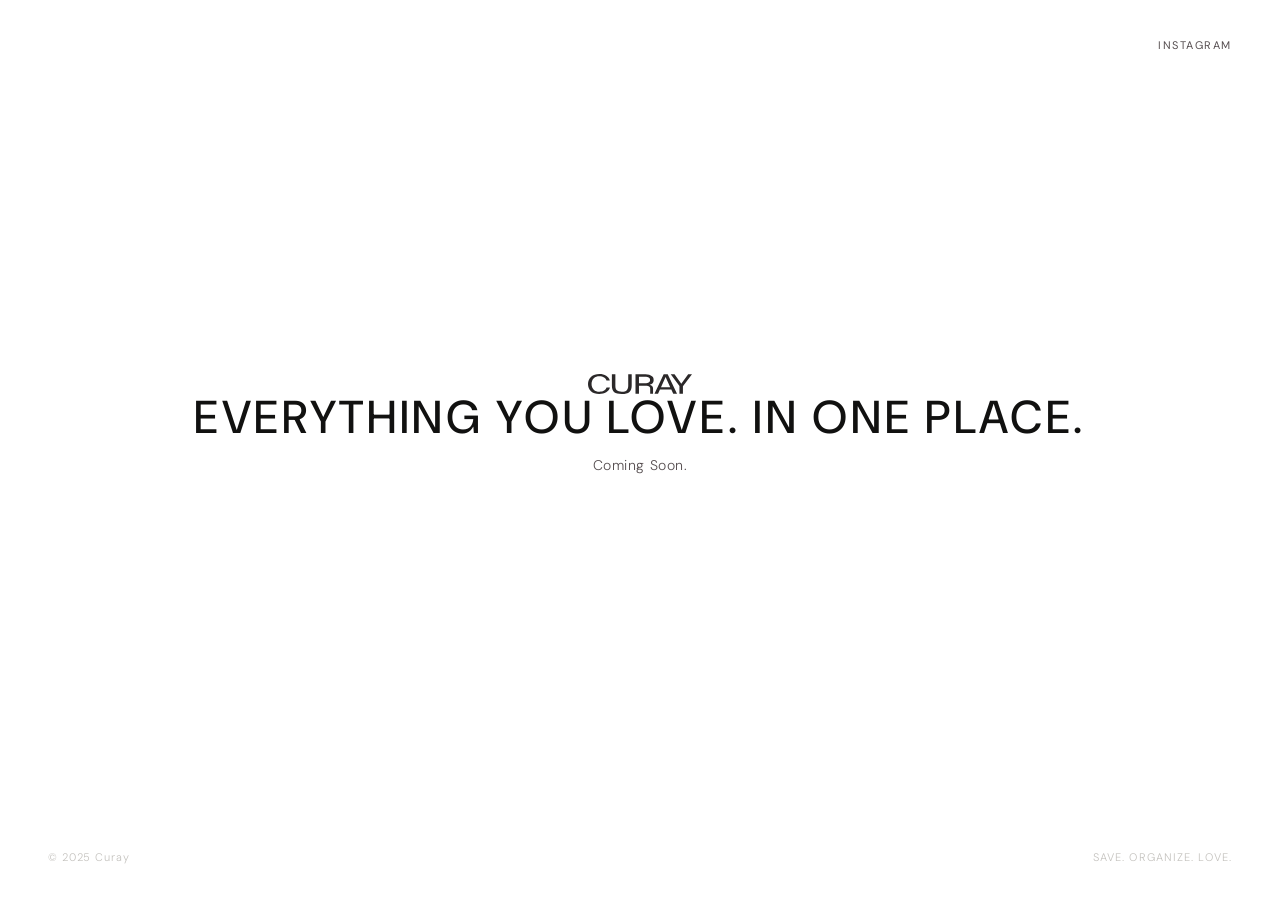
==== index.html @ fc2d1a3f "Update index.html" ====
<!DOCTYPE html>
<html lang="en">
<head>
  <meta charset="UTF-8" />
  <meta name="viewport" content="width=device-width, initial-scale=1.0" />
  <title>Curay — Coming Soon</title>

  <!-- Favicon placeholder -->
  <link rel="icon" href="assets/favicon.svg/svg+xml" />

  <!-- Google Fonts -->
  <link rel="preconnect" href="https://fonts.googleapis.com" />
  <link rel="preconnect" href="https://fonts.gstatic.com" crossorigin />
  <link href="https://fonts.googleapis.com/css2?family=DM+Sans:opsz,wght@9..40,300;9..40,400;9..40,500&display=swap" rel="stylesheet" />

  <!-- Stylesheet -->
  <link rel="stylesheet" href="/global.css" />
  <link rel="stylesheet" href="styles.css" />
  

</head>
<body>

  <div class="page">

    <!-- Top-left: Logo -->
    <img src="/assets/logo.svg" alt="Curay" height="20" />

    <!-- Top-right: Links -->
    <nav class="nav-links">
      <a href="https://instagram.com/curay.app" target="_blank" class="nav-link">Instagram</a>
    </nav>

    <!-- Center content -->
    <div class="center">
      <h1 class="headline">Everything you love. In one place.</h1>
      <p class="subline">Coming Soon.</p>

   
    </div>

    <!-- Bottom bar -->
    <div class="bottom-bar">
      <span class="bottom-copy">© 2025 Curay</span>
      <span class="bottom-tagline">Save. Organize. Love.</span>
    </div>

  </div>

  <script>
    function handleSubmit(e) {
      e.preventDefault();
      const input = document.getElementById('emailInput');
      const note  = document.getElementById('formNote');
      if (!input.value) return;
      input.value = '';
      note.textContent = "You're on the list. We'll be in touch soon.";
      note.classList.add('success');
    }
  </script>

</body>
</html>
---- global.css ----
/* ─────────────────────────────────────────
   Curay — global.css
   Shared across every page.
   Load this first, then the page stylesheet.
───────────────────────────────────────── */

/* ── RESET ────────────────────────────── */

*, *::before, *::after {
  margin: 0;
  padding: 0;
  box-sizing: border-box;
}

/* ── TOKENS ───────────────────────────── */

:root {
  --bg:     #fff;
  --ink:    #111110;
  --mid:    #564E50;
  --rule:   #e6e4e0;
  --light:  #c4c2be;
}

/* ── BASE ─────────────────────────────── */

html {
  scroll-behavior: smooth;
}

body {
  background: var(--bg);
  color: var(--ink);
  font-family: 'DM Sans', sans-serif;
  font-weight: 300;
  -webkit-font-smoothing: antialiased;
}

/* ── HEADER ───────────────────────────── */

header {
  position: sticky;
  top: 0;
  z-index: 100;
  background: var(--bg);
  border-bottom: 1px solid var(--rule);
  padding: 0 48px;
  height: 56px;
  display: flex;
  align-items: center;
  justify-content: space-between;
}

.logo {
  font-size: 14px;
  font-weight: 500;
  letter-spacing: 0.22em;
  text-transform: uppercase;
  color: var(--ink);
  text-decoration: none;
}

.header-right {
  display: flex;
  align-items: center;
  gap: 32px;
}

.header-link {
  font-size: 11px;
  font-weight: 400;
  letter-spacing: 0.14em;
  text-transform: uppercase;
  color: var(--mid);
  text-decoration: none;
  transition: color 0.2s;
}

.header-link:hover {
  color: var(--ink);
}

/* ── FOOTER ───────────────────────────── */

footer {
  border-top: 1px solid var(--rule);
  padding: 28px 48px;
  display: flex;
  align-items: center;
  justify-content: space-between;
}

.footer-copy {
  font-size: 11px;
  font-weight: 300;
  letter-spacing: 0.06em;
  color: var(--light);
}

.footer-links {
  display: flex;
  gap: 24px;
}

.footer-link {
  font-size: 11px;
  font-weight: 300;
  letter-spacing: 0.1em;
  text-transform: uppercase;
  color: var(--light);
  text-decoration: none;
  transition: color 0.2s;
}

.footer-link:hover {
  color: var(--ink);
}

/* ── SHARED PAGE LAYOUT ───────────────── */

.page-wrap {
  max-width: 720px;
  margin: 0 auto;
  padding: 80px 48px 120px;
}

/* ── SHARED PAGE HEADER ───────────────── */

.page-header {
  margin-bottom: 72px;
  border-bottom: 1px solid var(--rule);
}

.page-label {
  font-size: 10px;
  font-weight: 400;
  letter-spacing: 0.24em;
  text-transform: uppercase;
  color: var(--light);
  margin-bottom: 20px;
}

.page-title {
  font-size: clamp(32px, 4vw, 48px);
  font-weight: 400;
  letter-spacing: -0.02em;
  color: var(--ink);
  line-height: 1.1;
  margin-bottom: 16px;
}

.page-meta,
.page-sub {
  font-size: 14px;
  font-weight: 300;
  line-height: 1.75;
  color: var(--light);
  max-width: 480px;
}

/* ── SHARED CONTENT PROSE ─────────────── */

.content section {
  margin-bottom: 56px;
  padding-bottom: 56px;
  border-bottom: 1px solid var(--rule);
}

.content section:last-child {
  border-bottom: none;
  margin-bottom: 0;
}

.content h2 {
  font-size: 17px;
  font-weight: 500;
  letter-spacing: -0.01em;
  color: var(--ink);
  margin-bottom: 20px;
}

.content h3 {
  font-size: 13px;
  font-weight: 500;
  letter-spacing: 0.08em;
  text-transform: uppercase;
  color: var(--mid);
  margin-bottom: 12px;
  margin-top: 32px;
}

.content h3:first-child {
  margin-top: 0;
}

.content p {
  font-size: 14px;
  font-weight: 300;
  line-height: 1.85;
  color: var(--mid);
  margin-bottom: 16px;
}

.content p:last-child {
  margin-bottom: 0;
}

.content a {
  color: var(--ink);
  text-underline-offset: 3px;
  transition: color 0.2s;
}

.content a:hover {
  color: var(--mid);
}

.content ul {
  list-style: none;
  margin-bottom: 16px;
}

.content ul li {
  font-size: 14px;
  font-weight: 300;
  line-height: 1.85;
  color: var(--mid);
  padding-left: 16px;
  position: relative;
  margin-bottom: 6px;
}

.content ul li::before {
  content: '—';
  position: absolute;
  left: 0;
  color: var(--light);
}

/* ── SHARED CONTACT BLOCK ─────────────── */

.contact-block {
  background: var(--rule);
  padding: 24px 28px;
  border-radius: 2px;
  margin-top: 8px;
  margin-bottom: 16px;
}

.contact-block p {
  margin-bottom: 4px;
  font-size: 13px;
  line-height: 1.7;
  color: var(--mid);
}

.contact-block p:last-child {
  margin-bottom: 0;
}

.contact-block a {
  color: var(--ink);
}

/* ── SHARED ANIMATION ─────────────────── */

@keyframes fadeUp {
  from {
    opacity: 0;
    transform: translateY(12px);
  }
  to {
    opacity: 1;
    transform: translateY(0);
  }
}

/* ── SHARED MOBILE ────────────────────── */

@media (max-width: 640px) {
  header {
    padding: 0 24px;
  }

  .page-wrap {
    padding: 56px 24px 80px;
  }

  footer {
    padding: 24px;
    flex-direction: column;
    gap: 16px;
    align-items: flex-start;
  }
}
---- styles.css ----
/* ─────────────────────────────────────────
   Curay — styles.css
   Placeholder / home page only.
   Requires: /global.css
───────────────────────────────────────── */

/* Fullscreen lock — only on this page */
html, body {
  height: 100%;
  overflow: hidden;
}

/* ── LAYOUT ───────────────────────────── */

.page {
  width: 100%;
  height: 100vh;
  display: flex;
  flex-direction: column;
  align-items: center;
  justify-content: center;
  position: relative;
  padding: 40px;
}

/* ── LOGO (top-left) ──────────────────── */

.logo {
  position: absolute;
  top: 36px;
  left: 48px;
}

/* ── NAV LINKS (top-right) ────────────── */

.nav-links {
  position: absolute;
  top: 38px;
  right: 48px;
  display: flex;
  gap: 28px;
  align-items: center;
}

.nav-link {
  font-size: 11px;
  font-weight: 400;
  letter-spacing: 0.14em;
  text-transform: uppercase;
  color: var(--mid);
  text-decoration: none;
  transition: color 0.2s ease;
}

.nav-link:hover {
  color: var(--ink);
}

/* ── CENTER CONTENT ───────────────────── */

.center {
  text-align: center;
  display: flex;
  flex-direction: column;
  align-items: center;
}

.headline {
  font-size: clamp(22px, 3.6vw, 48px);
  font-weight: 500;
  letter-spacing: 0.08em;
  text-transform: uppercase;
  color: var(--ink);
  line-height: 1;
  margin-bottom: 16px;
  opacity: 0;
  animation: fadeUp 0.8s ease 0.2s forwards;
}

.subline {
  font-size: 14px;
  font-weight: 300;
  letter-spacing: 0.04em;
  color: var(--mid);
  margin-bottom: 52px;
  opacity: 0;
  animation: fadeUp 0.8s ease 0.4s forwards;
}

/* ── EMAIL FORM ───────────────────────── */

.form-wrap {
  opacity: 0;
  animation: fadeUp 0.8s ease 0.6s forwards;
}

.email-row {
  display: flex;
  border-bottom: 1px solid var(--ink);
  width: 320px;
  max-width: 100%;
  margin-bottom: 14px;
}

.email-input {
  flex: 1;
  background: transparent;
  border: none;
  outline: none;
  font-family: 'DM Sans', sans-serif;
  font-size: 13px;
  font-weight: 300;
  letter-spacing: 0.04em;
  color: var(--ink);
  padding: 10px 0;
}

.email-input::placeholder {
  color: var(--light);
}

.email-btn {
  background: transparent;
  border: none;
  font-family: 'DM Sans', sans-serif;
  font-size: 11px;
  font-weight: 500;
  letter-spacing: 0.16em;
  text-transform: uppercase;
  color: var(--ink);
  cursor: pointer;
  padding: 10px 0 10px 16px;
  transition: color 0.2s ease;
  white-space: nowrap;
}

.email-btn:hover {
  color: var(--mid);
}

.form-note {
  font-size: 11px;
  font-weight: 300;
  letter-spacing: 0.06em;
  color: var(--light);
  text-align: center;
}

.form-note.success {
  color: var(--ink);
}

/* ── BOTTOM BAR ───────────────────────── */

.bottom-bar {
  position: absolute;
  bottom: 36px;
  left: 48px;
  right: 48px;
  display: flex;
  align-items: center;
  justify-content: space-between;
}

.bottom-copy {
  font-size: 11px;
  font-weight: 300;
  letter-spacing: 0.08em;
  color: var(--light);
}

.bottom-tagline {
  font-size: 11px;
  font-weight: 300;
  letter-spacing: 0.1em;
  text-transform: uppercase;
  color: var(--light);
}

/* ── MOBILE ───────────────────────────── */

@media (max-width: 600px) {
  .nav-links {
    top: 30px;
    right: 24px;
    gap: 20px;
  }

  .bottom-bar {
    left: 24px;
    right: 24px;
    bottom: 28px;
    flex-direction: column;
    gap: 6px;
    align-items: center;
  }

  .email-row {
    width: 280px;
  }
}
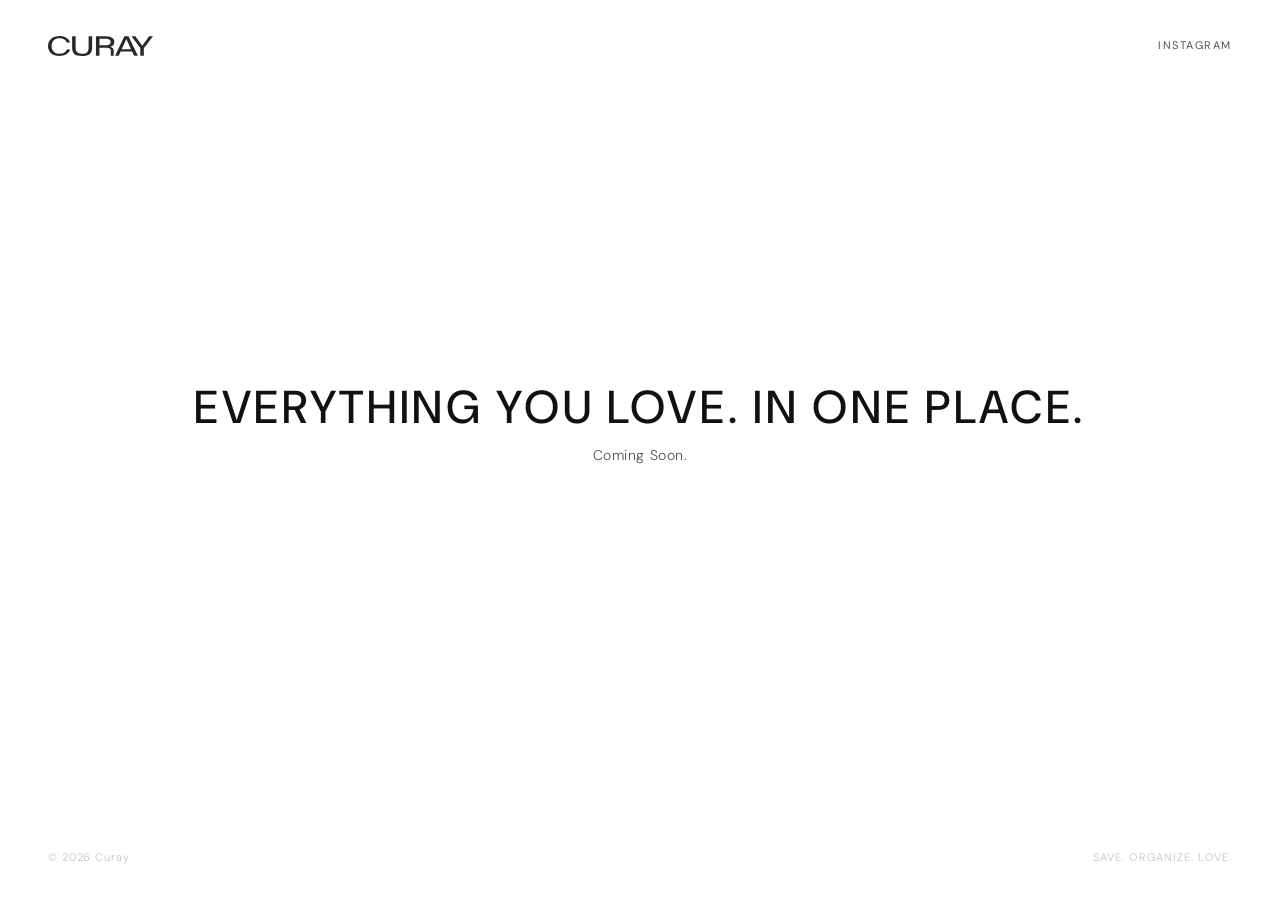
==== commit a9dace3a: "Update index.html" ====
--- a/index.html
+++ b/index.html
@@ -5,18 +5,8 @@
   <meta name="viewport" content="width=device-width, initial-scale=1.0" />
   <title>Curay — Coming Soon</title>
 
-  <!-- Favicon placeholder -->
-  <link rel="icon" href="assets/favicon.svg/svg+xml" />
-
-  <!-- Google Fonts -->
-  <link rel="preconnect" href="https://fonts.googleapis.com" />
-  <link rel="preconnect" href="https://fonts.gstatic.com" crossorigin />
-  <link href="https://fonts.googleapis.com/css2?family=DM+Sans:opsz,wght@9..40,300;9..40,400;9..40,500&display=swap" rel="stylesheet" />
-
-  <!-- Stylesheet -->
-  <link rel="stylesheet" href="/global.css" />
+<script src="/head.js"></script>
   <link rel="stylesheet" href="styles.css" />
-  
 
 </head>
 <body>
@@ -24,7 +14,9 @@
   <div class="page">
 
     <!-- Top-left: Logo -->
-    <img src="/assets/logo.svg" alt="Curay" height="20" />
+     <a href="/" class="logo">
+      <img src="/assets/logo.svg" alt="Curay" height="20" />
+    </a>
 
     <!-- Top-right: Links -->
     <nav class="nav-links">
@@ -41,7 +33,7 @@
 
     <!-- Bottom bar -->
     <div class="bottom-bar">
-      <span class="bottom-copy">© 2025 Curay</span>
+      <span class="bottom-copy">© 2026 Curay</span>
       <span class="bottom-tagline">Save. Organize. Love.</span>
     </div>
 
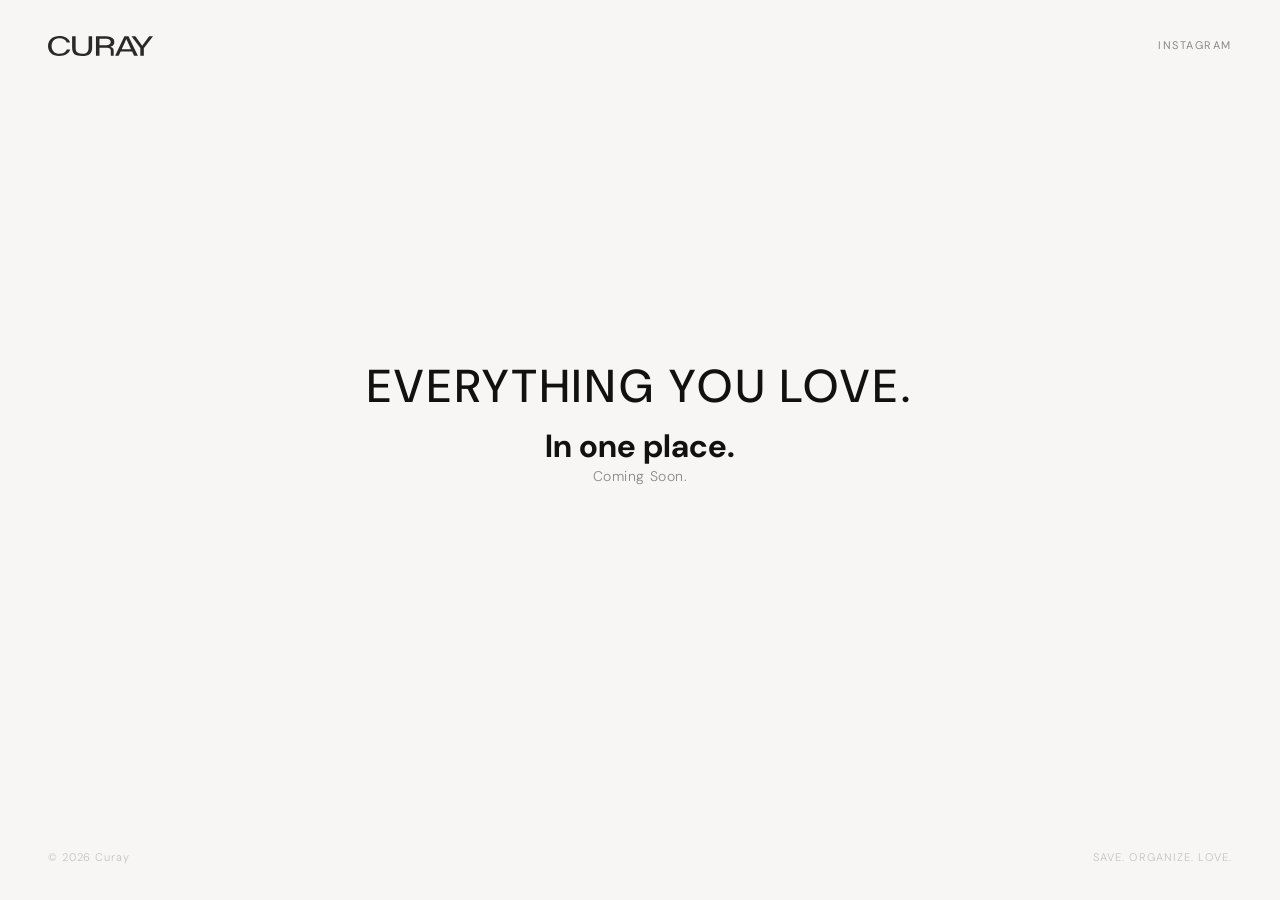
==== commit 764ba1a3: "Update index.html" ====
--- a/index.html
+++ b/index.html
@@ -25,7 +25,7 @@
 
     <!-- Center content -->
     <div class="center">
-      <h1 class="headline">Everything you love. In one place.</h1>
+      <h1 class="headline">Everything you love.</h1> <h1 class="headline2">In one place.</h1>
       <p class="subline">Coming Soon.</p>
 
    
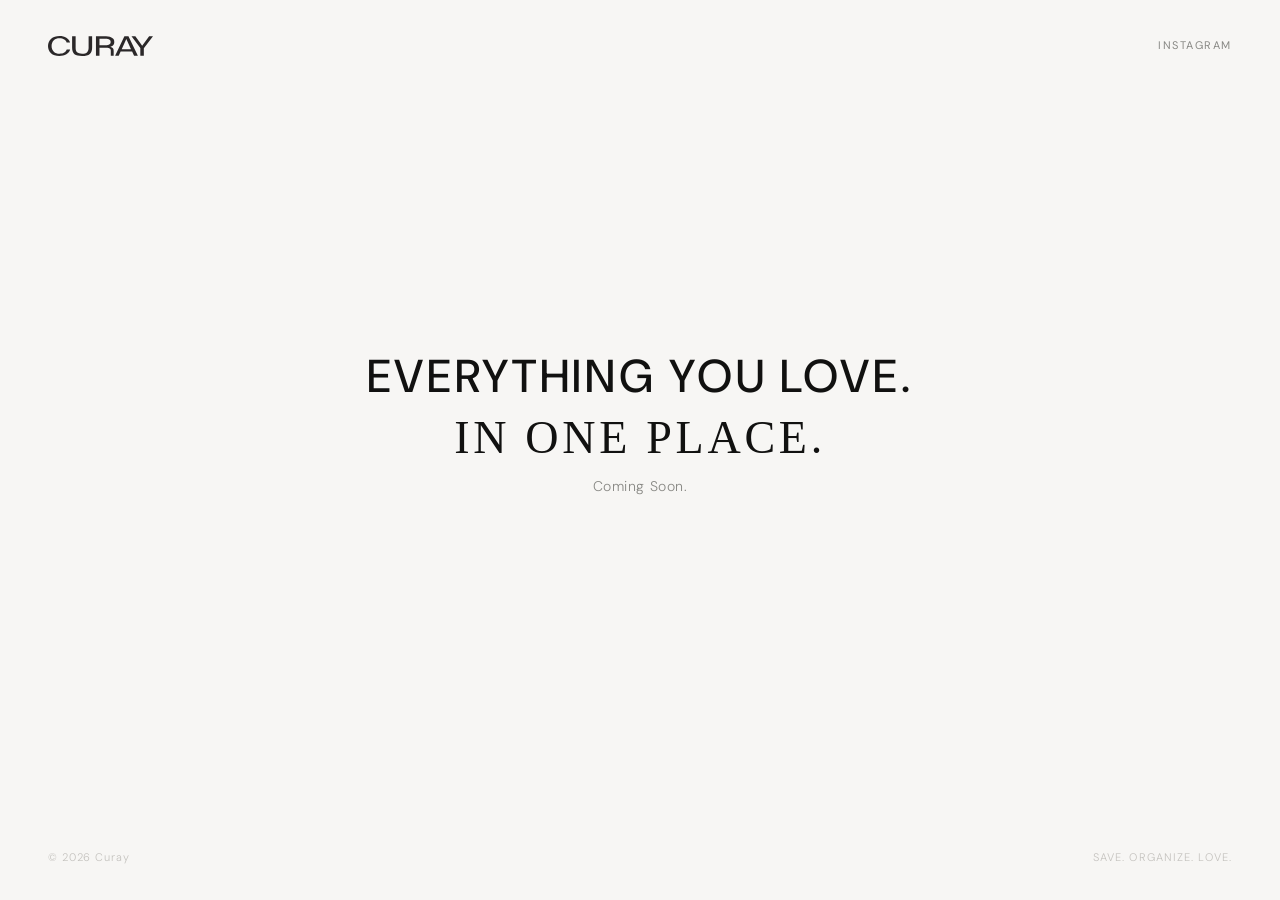
==== commit aca04b24: "Update index.html" ====
--- a/index.html
+++ b/index.html
@@ -25,7 +25,7 @@
 
     <!-- Center content -->
     <div class="center">
-      <h1 class="headline">Everything you love.</h1> <h1 class="headline2">In one place.</h1>
+      <p><h1 class="headline">Everything you love.</h1> <h1 class="headline2">In one place.</h1></p>
       <p class="subline">Coming Soon.</p>
 
    
--- a/styles.css
+++ b/styles.css
@@ -68,6 +68,19 @@
 .headline {
   font-size: clamp(22px, 3.6vw, 48px);
   font-weight: 500;
+  letter-spacing: 0.08em;
+  text-transform: uppercase;
+  color: var(--ink);
+  line-height: 1;
+  margin-bottom: 16px;
+  opacity: 0;
+  animation: fadeUp 0.8s ease 0.2s forwards;
+}
+
+.headline2 {
+  font-size: clamp(22px, 3.6vw, 48px);
+  font-weight: 500;
+   font-family: var(--font-display);
   letter-spacing: 0.08em;
   text-transform: uppercase;
   color: var(--ink);
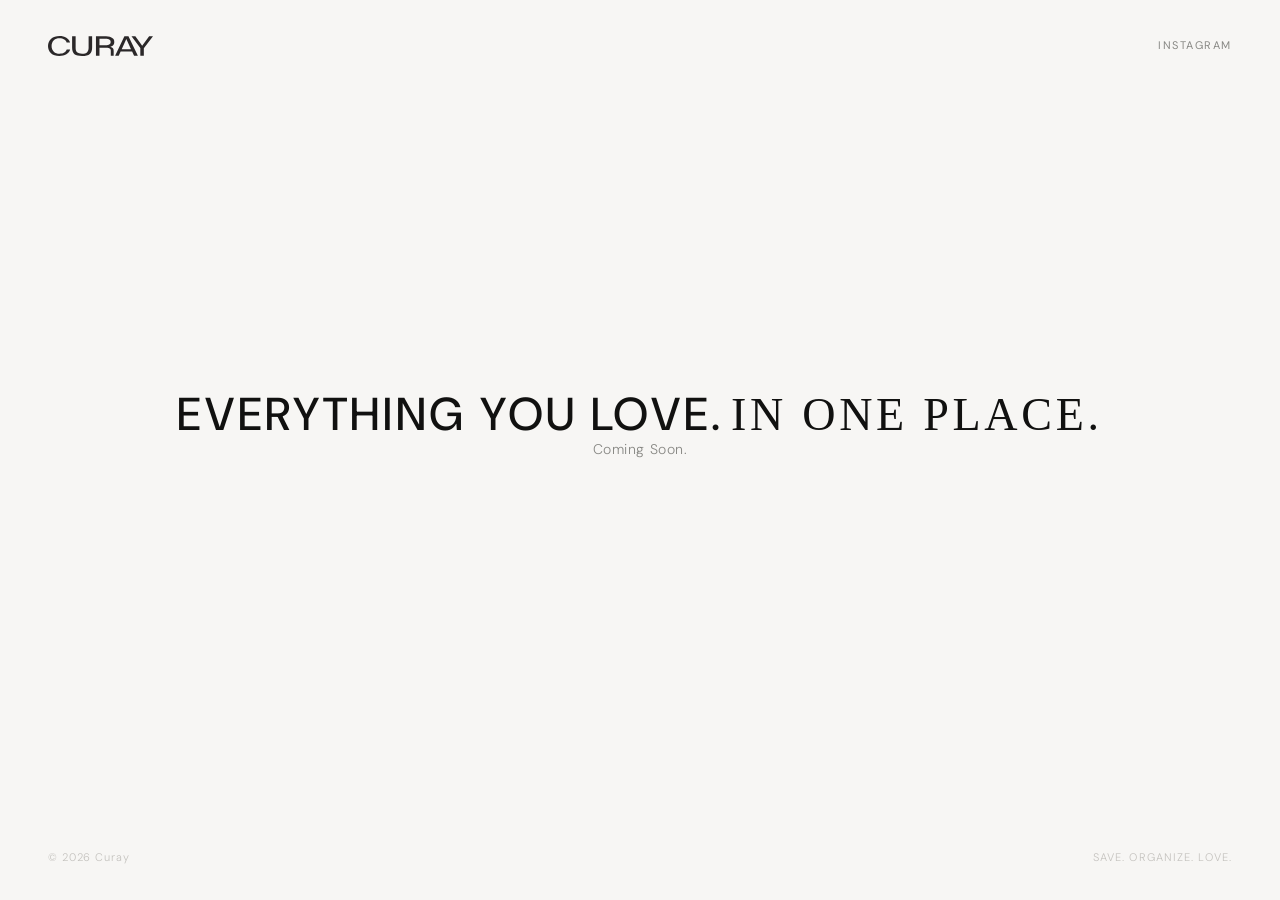
==== commit b156ab49: "Update index.html" ====
--- a/index.html
+++ b/index.html
@@ -25,7 +25,10 @@
 
     <!-- Center content -->
     <div class="center">
-      <p><h1 class="headline">Everything you love.</h1> <h1 class="headline2">In one place.</h1></p>
+      <h1>
+  <span class="headline">Everything you love.</span>
+  <span class="headline2">In one place.</span>
+</h1>
       <p class="subline">Coming Soon.</p>
 
    
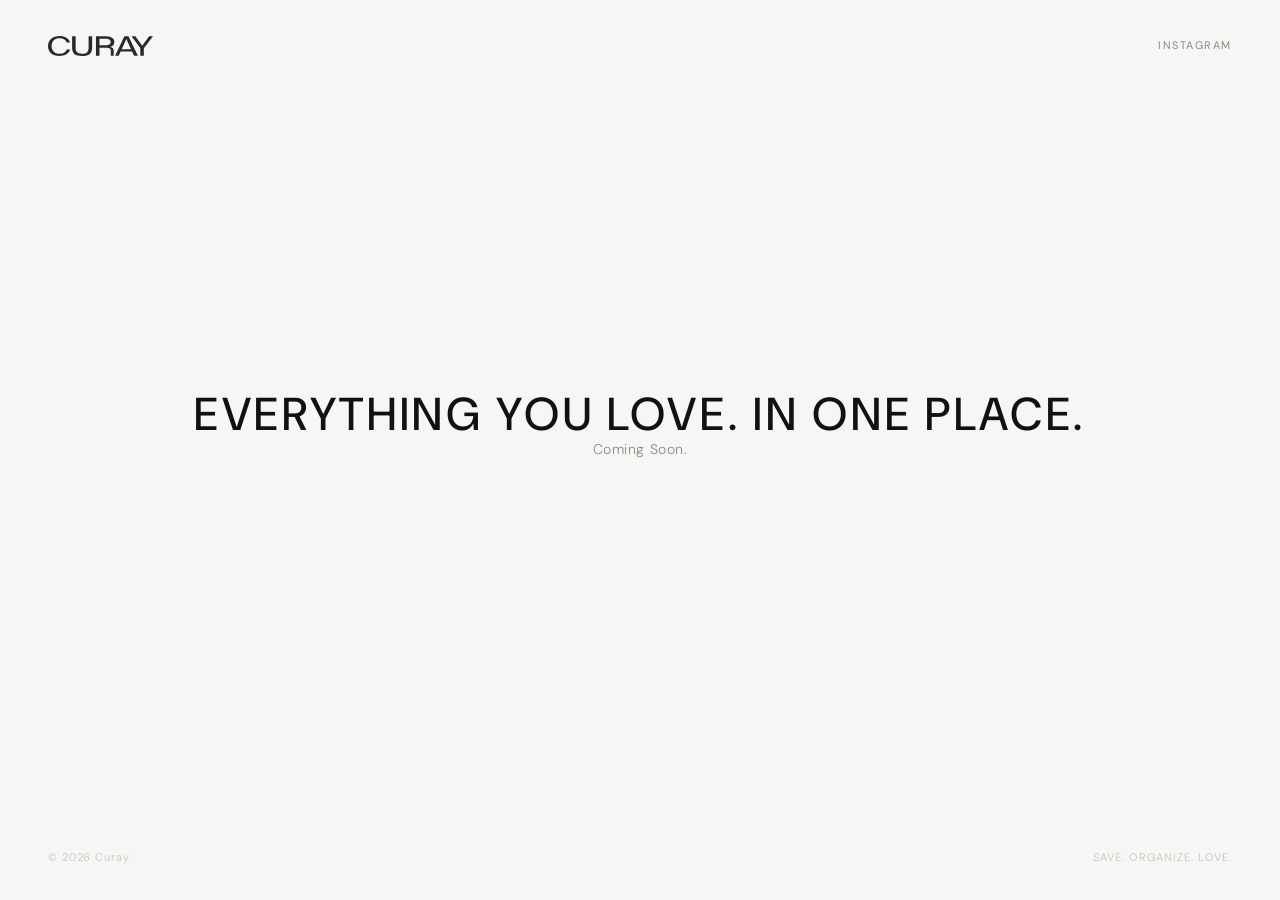
==== commit 768518e2: "Update index.html" ====
--- a/index.html
+++ b/index.html
@@ -26,8 +26,7 @@
     <!-- Center content -->
     <div class="center">
       <h1>
-  <span class="headline">Everything you love.</span>
-  <span class="headline2">In one place.</span>
+  <span class="headline">Everything you love. In one place.
 </h1>
       <p class="subline">Coming Soon.</p>
 
--- a/styles.css
+++ b/styles.css
@@ -69,7 +69,7 @@
   font-size: clamp(22px, 3.6vw, 48px);
   font-weight: 500;
   letter-spacing: 0.08em;
-  text-transform: uppercase;
+text-transform: uppercase;
   color: var(--ink);
   line-height: 1;
   margin-bottom: 16px;
@@ -77,18 +77,7 @@
   animation: fadeUp 0.8s ease 0.2s forwards;
 }
 
-.headline2 {
-  font-size: clamp(22px, 3.6vw, 48px);
-  font-weight: 500;
-   font-family: var(--font-display);
-  letter-spacing: 0.08em;
-  text-transform: uppercase;
-  color: var(--ink);
-  line-height: 1;
-  margin-bottom: 16px;
-  opacity: 0;
-  animation: fadeUp 0.8s ease 0.2s forwards;
-}
+
 
 .subline {
   font-size: 14px;
